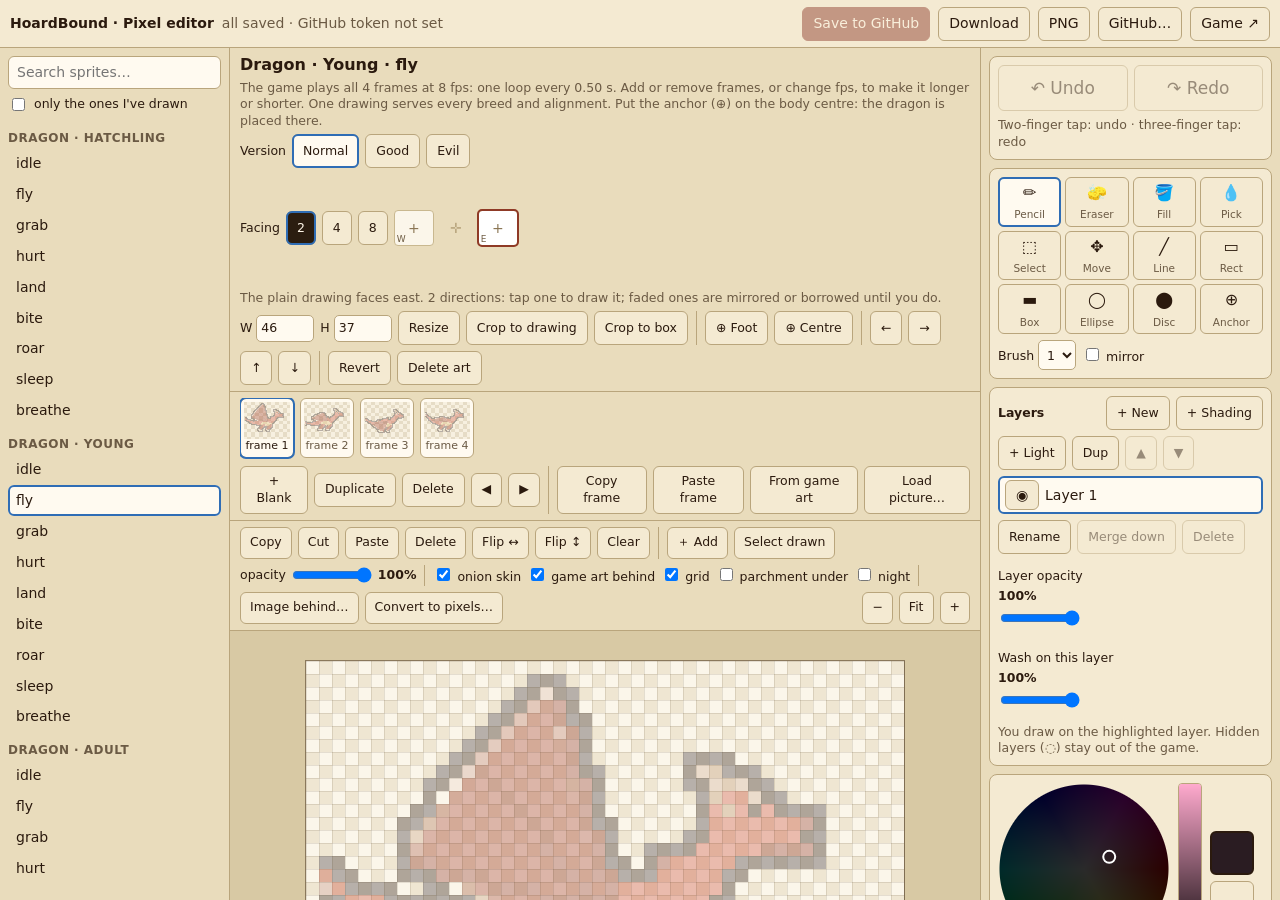
==== editor/index.html @ 63aa74e9 "0.29.0: drop pictures from Explorer onto editor frame boxes Each frame box, the frame strip and the " ====
<!doctype html>
<html lang="en">
<head>
<meta charset="utf-8">
<meta name="viewport" content="width=device-width, initial-scale=1, maximum-scale=1, user-scalable=no">
<title>HoardBound pixel editor</title>
<link rel="stylesheet" href="editor.css">
</head>
<body>
<!-- A development tool for drawing the game's pixel art (not part of the game, so ordinary HTML is fine here).
     Guide: docs/pixel-editor.md. Art is saved to assets/pixelart/ in the GitHub repo. -->
<header id="top">
  <strong>HoardBound · Pixel editor</strong>
  <span id="status" class="muted"></span>
  <span class="grow"></span>
  <button id="btn-save" class="primary" title="Commit every changed sprite to the GitHub repo (assets/pixelart/)">Save to GitHub</button>
  <button id="btn-download" title="Download the current sprite's file (to commit by hand)">Download</button>
  <button id="btn-png" title="Download the current sprite's frames as one PNG strip">PNG</button>
  <button id="btn-settings" title="Your GitHub access token and the repository">GitHub…</button>
  <a class="btn" href="../index.html" target="_blank" rel="noopener">Game ↗</a>
</header>
<main>
  <aside id="browser">
    <input id="search" type="search" placeholder="Search sprites…" autocomplete="off">
    <label class="row small"><input type="checkbox" id="only-mine"> only the ones I've drawn</label>
    <div id="list"></div>
  </aside>
  <section id="work">
    <div id="info">
      <div id="title"></div>
      <div id="note" class="muted small"></div>
      <div class="row small wrap" id="tone-row">
        <span title="Every sprite has a normal, a good and an evil version: the game uses good and evil in a kind or a cruel setting (the dragon by its deeds, the lair by its dragon, map symbols in a protector's or a tyrant's land). Until you draw one, the game tints the normal drawing.">Version</span>
        <button data-tone="" class="on" title="The normal drawing">Normal</button><button data-tone="good" title="The good version: your own drawing, or the automatic tint until you draw one">Good</button><button data-tone="evil" title="The evil version: your own drawing, or the automatic tint until you draw one">Evil</button>
        <button id="tn-draw" class="primary" hidden title="Make this version its own drawing, starting from the tinted picture; change it as much as you like (another shape, lava, a curl…)">✎ Draw it</button>
        <span id="tone-own" class="muted" hidden>Your own drawing. <button id="tn-undraw" title="Remove this drawing; the game tints the normal one again">Use the automatic tint</button></span>
        <span id="tone-ctl" class="row wrap" hidden>
          <label title="Turn every colour round the colour wheel">hue <input type="range" id="tn-hue" min="-60" max="60"></label>
          <label title="Richer or greyer colours">colour <input type="range" id="tn-sat" min="-100" max="100"></label>
          <label title="Lighter or darker">light <input type="range" id="tn-light" min="-60" max="60"></label>
          <label title="A colour everything leans toward">tint <input type="color" id="tn-tint"></label>
          <label title="How far everything leans toward the tint">tint strength <input type="range" id="tn-mix" min="0" max="60"></label>
          <button id="tn-auto" title="Back to the game's automatic shift for this tone">Reset tint</button>
        </span>
      </div>
      <div class="row small wrap" id="dir-row" hidden>
        <span title="A sprite can face 2, 4 or 8 ways, each its own drawing with its own frames (its own animation). The plain drawing faces east; the map's dragon and travellers turn to the way they go.">Facing</span>
        <span id="dir-mode" class="row"><button data-dirs="2" title="East and west (west mirrors east unless you draw it)">2</button><button data-dirs="4" title="East, west, north (away) and south (toward you)">4</button><button data-dirs="8" title="All eight, with the diagonals">8</button></span>
        <div id="dir-grid" class="dirgrid"></div>
        <span id="dir-note" class="muted"></span>
      </div>
      <div class="row small wrap" id="size-row">
        <label>W <input id="in-w" type="number" min="1" max="512"></label>
        <label>H <input id="in-h" type="number" min="1" max="512"></label>
        <button id="btn-resize" title="Change the canvas size (keeps the drawing anchored at the top left)">Resize</button>
        <button id="btn-crop" title="Cut the canvas down to what is drawn (every frame and layer); the anchor stays on the drawing">Crop to drawing</button>
        <button id="btn-cropsel" title="Cut the canvas down to the selected box (drag one with Select first)">Crop to box</button>
        <span class="sep"></span>
        <button id="btn-anc-foot" title="Put the anchor at the middle of the drawing's foot (bottom centre): right for mountains, trees and places">⊕ Foot</button>
        <button id="btn-anc-centre" title="Put the anchor at the centre of the drawing">⊕ Centre</button>
        <span class="sep"></span>
        <button data-shift="-1,0" title="Shift every frame one pixel left">←</button>
        <button data-shift="1,0" title="Shift every frame one pixel right">→</button>
        <button data-shift="0,-1" title="Shift every frame one pixel up">↑</button>
        <button data-shift="0,1" title="Shift every frame one pixel down">↓</button>
        <span class="sep"></span>
        <label id="scale-wrap" title="Map symbols: logical map pixels per pixel (1 = one pixel per map pixel at zoom 1)">Scale <select id="in-scale"><option>0.5</option><option selected>1</option><option>1.5</option><option>2</option></select></label>
        <label id="mirror-wrap" title="Let the map show this symbol mirrored for variety. Leave it off when the drawing is shaded from one side (the light would swap sides)."><input type="checkbox" id="chk-symmirror"> may be mirrored</label>
        <button id="btn-revert" title="Throw away this sprite's unsaved changes">Revert</button>
        <button id="btn-delete-art" title="Remove your art for this sprite (the game's own art comes back after you save)">Delete art</button>
      </div>
    </div>
    <div id="frames-bar">
      <div id="frames"></div>
      <div class="row small" id="frame-buttons">
        <button id="fr-add" title="Add a blank frame after this one">+ Blank</button>
        <button id="fr-dup" title="Duplicate this frame">Duplicate</button>
        <button id="fr-del" title="Delete this frame">Delete</button>
        <button id="fr-left" title="Move this frame left">◀</button>
        <button id="fr-right" title="Move this frame right">▶</button>
        <span class="sep"></span>
        <button id="fr-copy" title="Copy the whole frame">Copy frame</button>
        <button id="fr-paste" title="Replace this frame with the copied one">Paste frame</button>
        <button id="fr-ref" title="Replace this frame with the game's current drawing of it">From game art</button>
        <button id="fr-load" title="Load a picture from your computer into this frame (several fill the next frames). You can also drag pictures from Explorer onto a frame box.">Load picture…</button>
        <input type="file" id="in-frload" accept="image/*" multiple hidden>
        <span id="var-buttons" class="row" hidden>
          <span class="muted" title="Each variant is its own drawing, with its own size, anchor and layers. Where the map puts this symbol it picks one of them at random.">Variants (one at random per spot):</span>
          <button id="v-add" title="A new blank variant, the size of this one">+ New variant</button>
          <button id="v-dup" title="A new variant that starts as a copy of this one">Duplicate variant</button>
          <button id="v-del" title="Delete this variant (and its own good and evil drawings)">Delete variant</button>
        </span>
      </div>
    </div>
    <div id="edit-bar" class="row wrap small">
      <button id="btn-copy" title="Copy the selection (Ctrl/Cmd+C)">Copy</button>
      <button id="btn-cut" title="Cut the selection (Ctrl/Cmd+X)">Cut</button>
      <button id="btn-paste" title="Paste (Ctrl/Cmd+V): drag it into place, then tap outside or press Enter">Paste</button>
      <button id="btn-del" title="Delete the selection (Delete)">Delete</button>
      <button id="btn-flip" title="Flip the selection (or the frame) left-right">Flip ↔</button>
      <button id="btn-flipv" title="Flip the selection (or the frame) upside down">Flip ↕</button>
      <button id="btn-clear" title="Clear this frame">Clear</button>
      <span class="sep"></span>
      <button id="btn-seladd" title="Add to the selection: each tap or box with Select adds to what is selected (with a keyboard: hold Ctrl, Cmd or Shift)">＋ Add</button>
      <button id="btn-seldrawn" title="Select every drawn pixel of this frame on the layer you draw on">Select drawn</button>
      <label title="Opacity of the selected pixels: lower lets the parchment (or whatever the sprite is drawn on) show through">opacity <input type="range" id="in-alpha" min="0" max="100" value="100"> <b id="alpha-v">100%</b></label>
      <span class="sep"></span>
      <label><input type="checkbox" id="chk-onion" checked> onion skin</label>
      <label title="The game's current drawing, faintly behind yours, to trace or size against"><input type="checkbox" id="chk-ref"> game art behind</label>
      <label><input type="checkbox" id="chk-grid" checked> grid</label>
      <label title="The map's parchment under the drawing, at map scale, to see how it sits on the map; the eyedropper picks its colours where nothing is drawn"><input type="checkbox" id="chk-paper"> parchment under</label>
      <label title="See the drawing at night, as the map shows it at dusk and night: its light layer glows (fires flicker)"><input type="checkbox" id="chk-night"> night</label>
      <span class="sep"></span>
      <button id="btn-refimg" title="Load your own picture behind the pixels, to draw over it (kept in this browser for this sprite)">Image behind…</button>
      <input type="file" id="in-refimg" accept="image/*" hidden>
      <button id="btn-convert" title="Turn your picture into pixel art on this grid (where it sits behind the pixels), with sliders to tune it">Convert to pixels…</button>
      <span id="refimg-ctl" class="row" hidden>
        <label title="How strongly your picture shows">opacity <input type="range" id="in-refop" min="5" max="100" value="50"></label>
        <label title="Size of your picture (100 = fits the canvas)">size <input type="range" id="in-refsc" min="10" max="400" value="100"></label>
        <button id="btn-refmove" title="Drag on the canvas to move your picture (tap again to draw)">Move it</button>
        <button id="btn-reffront" title="Show your picture over the pixels instead of behind them">On top</button>
        <button id="btn-refdel" title="Remove your picture">✕</button>
      </span>
      <span class="grow"></span>
      <button id="zoom-out" title="Zoom out (or pinch)">−</button><button id="zoom-fit" title="Fit">Fit</button><button id="zoom-in" title="Zoom in (or pinch)">+</button>
    </div>
    <div id="stage"><canvas id="canvas"></canvas>
      <div id="conv" class="panel" hidden>
        <div class="row"><b>Picture → pixels</b><span class="grow"></span><label class="small"><input type="checkbox" id="cv-show" checked> preview</label><button id="cv-side" title="Move this panel to the other side">⇆</button></div>
        <div class="small muted">Uses your picture where it sits on the grid: move and size it with the Image behind controls.</div>
        <label class="col small">Keep <select id="cv-keep"><option value="both">Lines and colours</option><option value="lines">Lines only (no colours)</option><option value="colours">Colours only (no lines)</option></select></label>
        <div id="cv-colour-ctl">
        <label class="col small">Colours <b id="cv-n-v"></b><input type="range" id="cv-n" min="2" max="32" value="10"></label>
        <label class="col small">Palette <select id="cv-pal"><option value="free">Free: the picture's own colours</option><option value="sprite">This sprite's colours</option><option value="game">Game colours</option></select></label>
        <label class="col small">Dark lines: how dark counts as a line <b id="cv-dark-v"></b><input type="range" id="cv-dark" min="0" max="100" value="35"></label>
        <label class="col small">Line pickup: how much of a pixel must be line <b id="cv-cover-v"></b><input type="range" id="cv-cover" min="2" max="80" value="22"></label>
        <label class="col small">Remove background (paper) <b id="cv-bg-v"></b><input type="range" id="cv-bg" min="0" max="100" value="30"></label>
        <label class="col small">Colour boost <b id="cv-sat-v"></b><input type="range" id="cv-sat" min="50" max="200" value="120"></label>
        </div>
        <div class="row small wrap"><label>Line colour <input type="color" id="cv-line" value="#2a1c22"></label><label><input type="checkbox" id="cv-outline"> outline the shape</label></div>
        <div class="row small"><label>Put it in <select id="cv-into"><option value="apart">new layers: lines above colours</option><option value="new">one new layer</option><option value="this">this layer (this frame)</option></select></label></div>
        <div class="row"><button id="cv-cancel">Cancel</button><span class="grow"></span><button id="cv-apply" class="primary">Apply</button></div>
      </div>
    </div>
  </section>
  <aside id="side">
    <div class="panel">
      <div class="row"><button id="btn-undo" class="big grow" title="Undo (Ctrl/Cmd+Z, or tap the canvas with two fingers)">↶ Undo</button><button id="btn-redo" class="big grow" title="Redo (Ctrl/Cmd+Shift+Z, or tap with three fingers)">↷ Redo</button></div>
      <div class="small muted">Two-finger tap: undo · three-finger tap: redo</div>
    </div>
    <div class="panel">
      <div class="tools" id="tools">
        <button data-tool="pencil" title="Pencil (B)">✏️<span>Pencil</span></button>
        <button data-tool="eraser" title="Eraser (E)">🧽<span>Eraser</span></button>
        <button data-tool="fill" title="Fill (G)">🪣<span>Fill</span></button>
        <button data-tool="picker" title="Eyedropper (I): pick a colour from the art">💧<span>Pick</span></button>
        <button data-tool="select" title="Select a box (M): drag; drag inside it to move">⬚<span>Select</span></button>
        <button data-tool="move" title="Move (V) the selection or pasted pixels">✥<span>Move</span></button>
        <button data-tool="line" title="Line (L): drag">╱<span>Line</span></button>
        <button data-tool="rect" title="Rectangle (R): drag">▭<span>Rect</span></button>
        <button data-tool="rectf" title="Filled rectangle (Shift+R): drag">▬<span>Box</span></button>
        <button data-tool="ellipse" title="Ellipse (O): drag">◯<span>Ellipse</span></button>
        <button data-tool="ellipsef" title="Filled ellipse (Shift+O): drag">⬤<span>Disc</span></button>
        <button data-tool="anchor" title="Anchor: tap where the sprite stands (or the dragon's body centre)">⊕<span>Anchor</span></button>
      </div>
      <div class="row small"><label>Brush <select id="in-brush"><option>1</option><option>2</option><option>3</option></select></label>
        <label><input type="checkbox" id="chk-mirror"> mirror</label></div>
    </div>
    <div class="panel" id="layers-panel">
      <div class="row small wrap"><b>Layers</b><span class="grow"></span>
        <button id="ly-add" title="A new empty layer above this one">+ New</button>
        <button id="ly-shade" title="A shading layer above this one: paint where the light falls and where the shadows are; the game lights the layers below with it">+ Shading</button>
        <button id="ly-light" title="A light layer (on top): mark where light comes from, like a fire, lit windows or a lantern; at dusk and night the game glows them">+ Light</button>
        <button id="ly-dup" title="Duplicate this layer">Dup</button>
        <button id="ly-up" title="Move this layer up">▲</button>
        <button id="ly-down" title="Move this layer down">▼</button>
      </div>
      <div id="layers"></div>
      <div class="row small">
        <button id="ly-rename" title="Rename this layer">Rename</button>
        <button id="ly-merge" title="Merge this layer into the one below it">Merge down</button>
        <button id="ly-del" title="Delete this layer">Delete</button>
      </div>
      <div id="shade-box" class="col small" hidden>
        <div class="muted">Shading: paint the light (from the left) and the shadows; the game lights the layers below. A mirrored copy swaps them, so the light stays on its side.</div>
        <div class="row"><button data-shade="1" title="Where the light falls">☀ Lit</button><button data-shade="2" title="In shadow">◐ Shadow</button><button data-shade="3" title="Deep shadow">● Deep</button></div>
        <label class="col" title="How strongly the lit marks lean toward a warm light">Light <b id="sh-light-v"></b><input type="range" id="sh-light" min="0" max="80"></label>
        <label class="col" title="How strongly the shadow marks lean toward ink">Shadow <b id="sh-dark-v"></b><input type="range" id="sh-dark" min="0" max="80"></label>
        <label title="Shadows as hatched lines, like an engraved map"><input type="checkbox" id="sh-hatch"> hatched shadows</label>
        <div class="row"><label title="Show where you painted (yellow lit, blue shadow, purple deep)"><input type="checkbox" id="sh-marks" checked> show marks</label>
          <span class="grow"></span><span title="Preview the light from the other side (what a mirrored or turned copy gets)">light from</span><button id="sh-left" class="on">◀</button><button id="sh-right">▶</button></div>
        <button id="sh-suggest" title="Fill this frame's shading from the shape: lit on the left of each part, shadow on the right, deep at the far edge. A start to paint over.">Suggest shading</button>
      </div>
      <div id="light-box" class="col small" hidden>
        <div class="muted">Lights: paint where light comes from. By day nothing changes; at dusk and night the game glows these pixels and casts a pool of light around each patch. Tick <b>night</b> above the canvas to see it.</div>
        <div class="row wrap"><button data-light="1" title="A campfire, a brazier, a burning roof: orange, flickers"><span class="lsw" style="background:#ff8a2c"></span>Fire</button><button data-light="2" title="Lit windows, candles: warm and steady"><span class="lsw" style="background:#ffcf6a"></span>Window</button><button data-light="3" title="A lantern or torch someone carries: small, sways a little"><span class="lsw" style="background:#ffe39a"></span>Lantern</button><button data-light="4" title="Magic, wards, crystals: cool blue, pulses"><span class="lsw" style="background:#86d3ff"></span>Magic</button><button data-light="5" title="Embers, a dying fire, lava: dim red, flickers"><span class="lsw" style="background:#e0522e"></span>Embers</button></div>
        <label class="col" title="How bright the pools of light are">Glow <b id="lt-glow-v"></b><input type="range" id="lt-glow" min="20" max="200"></label>
        <label class="col" title="How far the light reaches around each patch">Reach <b id="lt-size-v"></b><input type="range" id="lt-size" min="30" max="300"></label>
      </div>
      <label class="col small" title="How solid the whole layer is: lower lets what is under it show through (in the game too)">Layer opacity <b id="ly-op-v"></b><input type="range" id="ly-op" min="0" max="100" value="100"></label>
      <label class="col small" title="Map symbols: how much of the map's territory watercolour (kind green, cruel rust) lands on this layer's pixels. The ground keeps its wash; lower keeps the drawing clearer. Shown here with parchment under and Good or Evil.">Wash on this layer <b id="ly-wash-v"></b><input type="range" id="ly-wash" min="0" max="100" value="100"></label>
      <div class="small muted">You draw on the highlighted layer. Hidden layers (◌) stay out of the game.</div>
    </div>
    <div class="panel" id="colour-panel">
      <div id="wheel-box">
        <canvas id="wheel" title="Drag: the colour around the dial, stronger towards the edge"></canvas>
        <canvas id="vbar" title="Drag: lighter up, darker down"></canvas>
        <div class="wheel-side">
          <div id="cur-swatch" title="The colour you draw with"></div>
          <div id="old-swatch" title="The colour before your last change on the wheel: tap to go back to it"></div>
        </div>
      </div>
      <div class="row small">
        <input id="in-hex" maxlength="7" spellcheck="false" autocomplete="off" title="Type a colour as #rrggbb, then Enter">
        <label title="Change this colour everywhere it is used in the sprite while you move the wheel (one undo step)"><input type="checkbox" id="chk-recolor"> change it everywhere</label>
      </div>
      <div class="small muted">This sprite's colours</div>
      <div id="palette" class="swatches"></div>
      <div class="row small"><b>Saved palettes</b><span id="pal-unsaved" class="muted" hidden>· unsaved</span><span class="grow"></span><select id="pal-sel" title="Your saved palettes"></select></div>
      <div id="pal-swatches" class="swatches"></div>
      <div class="row small wrap">
        <button id="pal-new" title="A new palette, starting with this sprite's colours">+ New</button>
        <button id="pal-add" title="Add the colour you draw with to this palette">+ Colour</button>
        <button id="pal-remove" title="Then tap a colour in the palette to take it out">− Colour</button>
        <button id="pal-use" title="Add all of this palette's colours to this sprite's colours">Use all</button>
        <button id="pal-rename" title="Rename this palette">Rename</button>
        <button id="pal-del" title="Delete this palette">Delete</button>
      </div>
      <details id="gamepal-wrap" open><summary class="small muted">Game colours</summary><div id="gamepal" class="swatches"></div></details>
    </div>
    <div class="panel" id="preview-panel">
      <div class="row small">
        <button id="btn-play" class="primary">▶ Play</button>
        <label>fps <input id="in-fps" type="number" min="0.5" max="30" step="0.5"></label>
        <select id="in-pscale"><option value="1">1×</option><option value="2">2×</option><option value="3">3×</option><option value="4" selected>4×</option></select>
        <select id="in-bg"><option value="raid">raid</option><option value="parchment">parchment</option><option value="dark">dark</option><option value="checker">checker</option></select>
      </div>
      <canvas id="preview" width="300" height="200"></canvas>
      <div class="row small wrap">
        <button id="btn-samplemap" title="Your map symbols on a small sample map">Sample map</button>
        <button id="btn-game-map" title="Open the game's map preview with your unsaved art (this browser)">Map in game ↗</button>
        <button id="btn-game-dragon" title="Open the game's dragon sheet with your unsaved art (this browser)">Dragons in game ↗</button>
        <button id="btn-game-lair" title="Open a test campaign's lair with your unsaved art (this browser)">Lair in game ↗</button>
      </div>
    </div>
  </aside>
</main>
<dialog id="dlg-settings">
  <form method="dialog">
    <h3>Save to GitHub</h3>
    <p class="small">The editor commits your art straight to the repository, so it is versioned and the site redeploys with
      it. It needs a <b>fine-grained personal access token</b> (GitHub → Settings → Developer settings → Fine-grained tokens):
      repository access <i>only this repository</i>, permission <i>Contents: Read and write</i>. The token is kept in this
      browser only (localStorage) and sent only to api.github.com.</p>
    <label class="col">Token <input id="gh-token" type="password" autocomplete="off" placeholder="github_pat_…"></label>
    <label class="col">Repository <input id="gh-repo" placeholder="owner/name"></label>
    <label class="col">Branch <input id="gh-branch" placeholder="(the repository's default branch)"></label>
    <div class="row"><button value="cancel">Cancel</button><span class="grow"></span><button id="gh-forget" value="forget">Forget token</button><button id="gh-ok" value="ok" class="primary">Keep</button></div>
  </form>
</dialog>
<div id="toast"></div>
<script src="../src/core/namespace.js"></script>
<script src="../src/core/rng.js"></script>
<script src="../src/core/math.js"></script>
<script src="../src/core/noise.js"></script>
<script src="../src/art/palette.js"></script>
<script src="../src/core/text.js"></script>
<script src="../src/art/pixel.js"></script>
<script src="../src/art/pixelart.js"></script>
<script src="../src/art/parchment.js"></script>
<script src="../src/art/sprites.js"></script>
<script src="../src/art/dragon.js"></script>
<script src="../src/data/upgrades.js"></script>
<script src="../src/art/lairart.js"></script>
<script src="../src/data/mapspec.js"></script>
<script src="../src/art/mapassets.js"></script>
<script src="../src/art/mapart.js"></script>
<script src="../tools/mapart-page.js"></script>
<script src="editor.js"></script>
</body>
</html>
---- editor/editor.css ----
:root { --bg: #e9dcbc; --panel: #f4ead2; --ink: #2b1a0e; --soft: #6b5a44; --line: #b9a57c; --accent: #8a3324; --sel: #2f6db5; }
* { box-sizing: border-box; }
html, body { margin: 0; height: 100%; background: var(--bg); color: var(--ink); font: 14px/1.35 system-ui, -apple-system, "Segoe UI", sans-serif; -webkit-user-select: none; user-select: none; }
button, .btn, select, input { font: inherit; color: var(--ink); }
button, .btn { background: var(--panel); border: 1px solid var(--line); border-radius: 6px; padding: 6px 10px; min-height: 34px; cursor: pointer; text-decoration: none; display: inline-flex; align-items: center; gap: 4px; }
button:hover, .btn:hover { border-color: var(--soft); }
button:disabled { opacity: 0.45; cursor: default; }
button.primary { background: var(--accent); border-color: var(--accent); color: #fff6e6; }
button.big { font-size: 17px; min-height: 46px; justify-content: center; }
input[type=range] { width: 80px; vertical-align: middle; }
button.on { outline: 2px solid var(--sel); outline-offset: -2px; background: #fffaf0; }
input[type=number] { width: 58px; padding: 4px; border: 1px solid var(--line); border-radius: 5px; background: #fffaf0; }
input[type=search], input[type=password], input:not([type]) { padding: 6px 8px; border: 1px solid var(--line); border-radius: 6px; background: #fffaf0; width: 100%; }
select { padding: 4px; border: 1px solid var(--line); border-radius: 5px; background: #fffaf0; min-height: 30px; }
.small { font-size: 12.5px; }
.muted { color: var(--soft); }
.row { display: flex; align-items: center; gap: 6px; }
.row.wrap { flex-wrap: wrap; }
.col { display: flex; flex-direction: column; gap: 3px; margin: 8px 0; }
.grow { flex: 1; }
.sep { width: 1px; align-self: stretch; background: var(--line); margin: 0 2px; }

#top { height: 48px; display: flex; align-items: center; gap: 8px; padding: 0 10px; border-bottom: 1px solid var(--line); background: var(--panel); }
main { display: grid; grid-template-columns: 230px 1fr 300px; height: calc(100% - 48px); }
#browser { border-right: 1px solid var(--line); display: flex; flex-direction: column; gap: 6px; padding: 8px; min-height: 0; }
#list { overflow-y: auto; flex: 1; -webkit-overflow-scrolling: touch; }
#list .group { margin: 10px 0 2px; font-weight: 600; font-size: 12px; color: var(--soft); text-transform: uppercase; letter-spacing: 0.04em; }
#list .item { padding: 6px 8px; border-radius: 6px; cursor: pointer; display: flex; justify-content: space-between; gap: 6px; }
#list .item:hover { background: #f8f0dc; }
#list .item.cur { background: #fffaf0; outline: 2px solid var(--sel); outline-offset: -2px; }
#list .item .tag { font-size: 11px; color: var(--accent); }
#work { display: flex; flex-direction: column; min-width: 0; min-height: 0; }
#info { padding: 6px 10px; border-bottom: 1px solid var(--line); display: flex; flex-direction: column; gap: 4px; }
#title { font-weight: 700; font-size: 16px; }
#frames-bar { border-bottom: 1px solid var(--line); padding: 6px 10px; display: flex; flex-direction: column; gap: 6px; }
#frames { display: flex; gap: 6px; overflow-x: auto; padding-bottom: 2px; }
#frames .fr { flex: 0 0 auto; border: 1px solid var(--line); border-radius: 6px; padding: 3px; background: #fffaf0; cursor: pointer; text-align: center; font-size: 11px; color: var(--soft); }
#frames .fr.cur { outline: 2px solid var(--sel); outline-offset: -1px; color: var(--ink); }
#frames .fr.drop, #frames.drop, #stage.drop { outline: 2px dashed var(--sel); outline-offset: -2px; background: #fdf0c8; }
#frames .fr canvas { display: block; image-rendering: pixelated; background: repeating-conic-gradient(#e6dcc6 0% 25%, #f7f0e0 0% 50%) 50% / 8px 8px; }
#edit-bar { border-bottom: 1px solid var(--line); padding: 6px 10px; }
#edit-bar button { min-height: 32px; padding: 4px 9px; }
summary { cursor: pointer; margin-bottom: 4px; }
#stage { flex: 1; position: relative; min-height: 0; overflow: hidden; background: #d8c9a4; touch-action: none; }
#canvas { position: absolute; inset: 0; width: 100%; height: 100%; touch-action: none; }
#side { border-left: 1px solid var(--line); overflow-y: auto; padding: 8px; display: flex; flex-direction: column; gap: 8px; }
.panel { background: var(--panel); border: 1px solid var(--line); border-radius: 8px; padding: 8px; display: flex; flex-direction: column; gap: 6px; }
.tools { display: grid; grid-template-columns: repeat(4, 1fr); gap: 4px; }
.tools button { flex-direction: column; padding: 4px 2px; font-size: 16px; min-height: 48px; justify-content: center; }
.tools button span { font-size: 10.5px; color: var(--soft); }
#cur-swatch { width: 44px; height: 44px; border: 2px solid var(--ink); border-radius: 6px; }
#old-swatch { width: 44px; height: 26px; border: 1px solid var(--line); border-radius: 6px; cursor: pointer; }
#wheel-box { display: flex; gap: 8px; align-items: center; }
#wheel { width: 172px; height: 172px; touch-action: none; cursor: crosshair; }
#vbar { width: 24px; height: 172px; touch-action: none; cursor: ns-resize; border-radius: 4px; border: 1px solid var(--line); }
.wheel-side { display: flex; flex-direction: column; gap: 6px; }
#in-hex { width: 92px; padding: 5px 6px; border: 1px solid var(--line); border-radius: 6px; background: #fffaf0; font-family: ui-monospace, Menlo, monospace; }
#pal-sel { max-width: 150px; }
#pal-swatches.removing .sw { outline: 2px dashed var(--accent); outline-offset: -2px; }
#pal-swatches:empty::before { content: 'No colours yet'; font-size: 12px; color: var(--soft); grid-column: 1 / -1; }
input[type=color] { width: 44px; height: 34px; padding: 0; border: 1px solid var(--line); border-radius: 6px; background: none; }
.swatches { display: grid; grid-template-columns: repeat(10, 1fr); gap: 3px; }
.swatches .sw { aspect-ratio: 1; border-radius: 4px; border: 1px solid rgba(0,0,0,0.25); cursor: pointer; }
.swatches .sw.cur { outline: 2px solid var(--sel); outline-offset: 1px; }
.swatches .sw.clear { background: repeating-conic-gradient(#ddd 0% 25%, #fff 0% 50%) 50% / 8px 8px; }
#preview { width: 100%; height: auto; image-rendering: pixelated; border-radius: 6px; border: 1px solid var(--line); background: #ccc; }
dialog { border: 1px solid var(--line); border-radius: 10px; background: var(--panel); color: var(--ink); max-width: 460px; }
dialog::backdrop { background: rgba(30, 20, 10, 0.35); }
#toast { position: fixed; left: 50%; bottom: 18px; transform: translateX(-50%); background: var(--ink); color: #fff6e6; padding: 8px 14px; border-radius: 8px; opacity: 0; transition: opacity 0.2s; pointer-events: none; max-width: 80vw; }
#toast.show { opacity: 0.95; }
@media (max-width: 1000px) { main { grid-template-columns: 190px 1fr 270px; } .swatches { grid-template-columns: repeat(8, 1fr); } }
[hidden] { display: none !important; }
#conv { position: absolute; top: 10px; right: 10px; width: 280px; max-height: calc(100% - 20px); overflow-y: auto; box-shadow: 0 4px 18px rgba(40,25,10,0.25); z-index: 2; }
#conv.left { right: auto; left: 10px; }
#conv input[type=range] { width: 100%; }
#conv .col { margin: 2px 0; }
#conv .dim { opacity: 0.4; pointer-events: none; }
#layers { display: flex; flex-direction: column; gap: 3px; }
#layers .ly { display: flex; align-items: center; gap: 6px; padding: 3px 6px; border-radius: 6px; cursor: pointer; border: 1px solid transparent; }
#layers .ly.cur { outline: 2px solid var(--sel); outline-offset: -2px; background: #fffaf0; }
#layers .ly .eye { min-height: 30px; min-width: 34px; padding: 2px 6px; justify-content: center; }
#layers .ly .nm { flex: 1; overflow: hidden; text-overflow: ellipsis; white-space: nowrap; }
#layers .ly.off .nm { color: var(--soft); text-decoration: line-through; }
.lsw { display: inline-block; width: 10px; height: 10px; border-radius: 50%; margin-right: 4px; vertical-align: -1px; box-shadow: 0 0 0 1px rgba(0,0,0,.35); }
.dirgrid { display: grid; grid-template-columns: repeat(3, 40px); grid-auto-rows: 36px; gap: 2px; }
.dirgrid .dc { position: relative; display: flex; align-items: center; justify-content: center; border: 1px solid #c9b88f; border-radius: 4px; background: #fbf6ea; cursor: pointer; font-size: 14px; color: #8a7553; }
.dirgrid .dc canvas { image-rendering: pixelated; margin-bottom: 6px; }
.dirgrid .dc.cur { outline: 2px solid #8f3a26; outline-offset: -1px; background: #fff; }
.dirgrid .dc.mir canvas { opacity: .4; }
.dirgrid .dc.off { visibility: hidden; }
.dirgrid .dc.mid { border-color: transparent; background: none; cursor: default; color: #b9a67f; }
.dirgrid .dc .lb { position: absolute; left: 2px; bottom: 0; font-size: 9px; color: #6e5c43; }
#dir-mode button.on { background: #2b1d10; color: #fff6e8; }
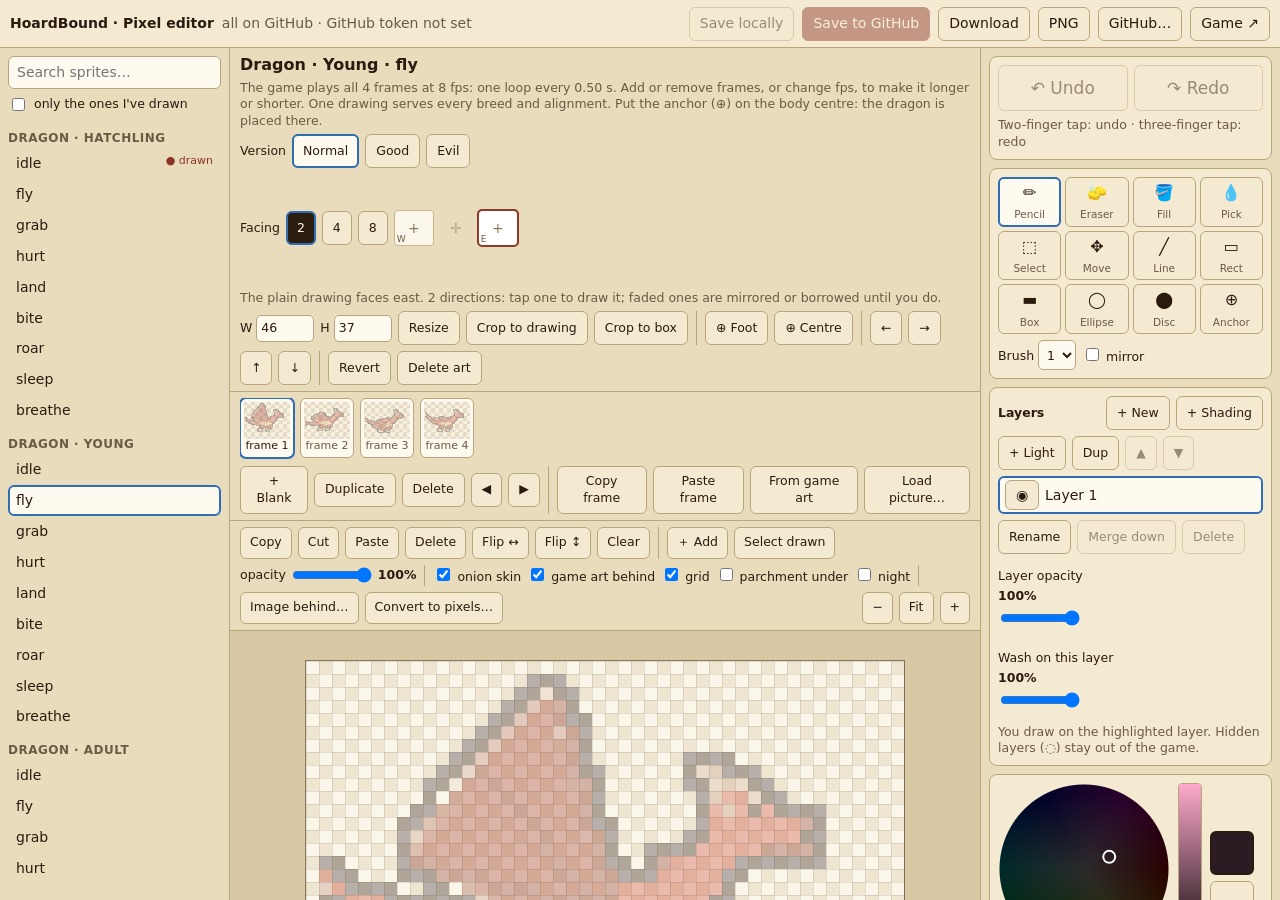
==== commit 1dd34390: "0.30.0: Save locally in the editor, Local test in the game Each Save to GitHub commits to the branch" ====
--- a/editor/index.html
+++ b/editor/index.html
@@ -13,7 +13,8 @@
   <strong>HoardBound · Pixel editor</strong>
   <span id="status" class="muted"></span>
   <span class="grow"></span>
-  <button id="btn-save" class="primary" title="Commit every changed sprite to the GitHub repo (assets/pixelart/)">Save to GitHub</button>
+  <button id="btn-local" title="Keep every changed drawing in this browser, for the game to show with Settings → Your drawings → Local test. Nothing goes to GitHub, so the site does not redeploy.">Save locally</button>
+  <button id="btn-save" class="primary" title="Commit every changed sprite to the GitHub repo (assets/pixelart/) in one commit; the site redeploys">Save to GitHub</button>
   <button id="btn-download" title="Download the current sprite's file (to commit by hand)">Download</button>
   <button id="btn-png" title="Download the current sprite's frames as one PNG strip">PNG</button>
   <button id="btn-settings" title="Your GitHub access token and the repository">GitHub…</button>
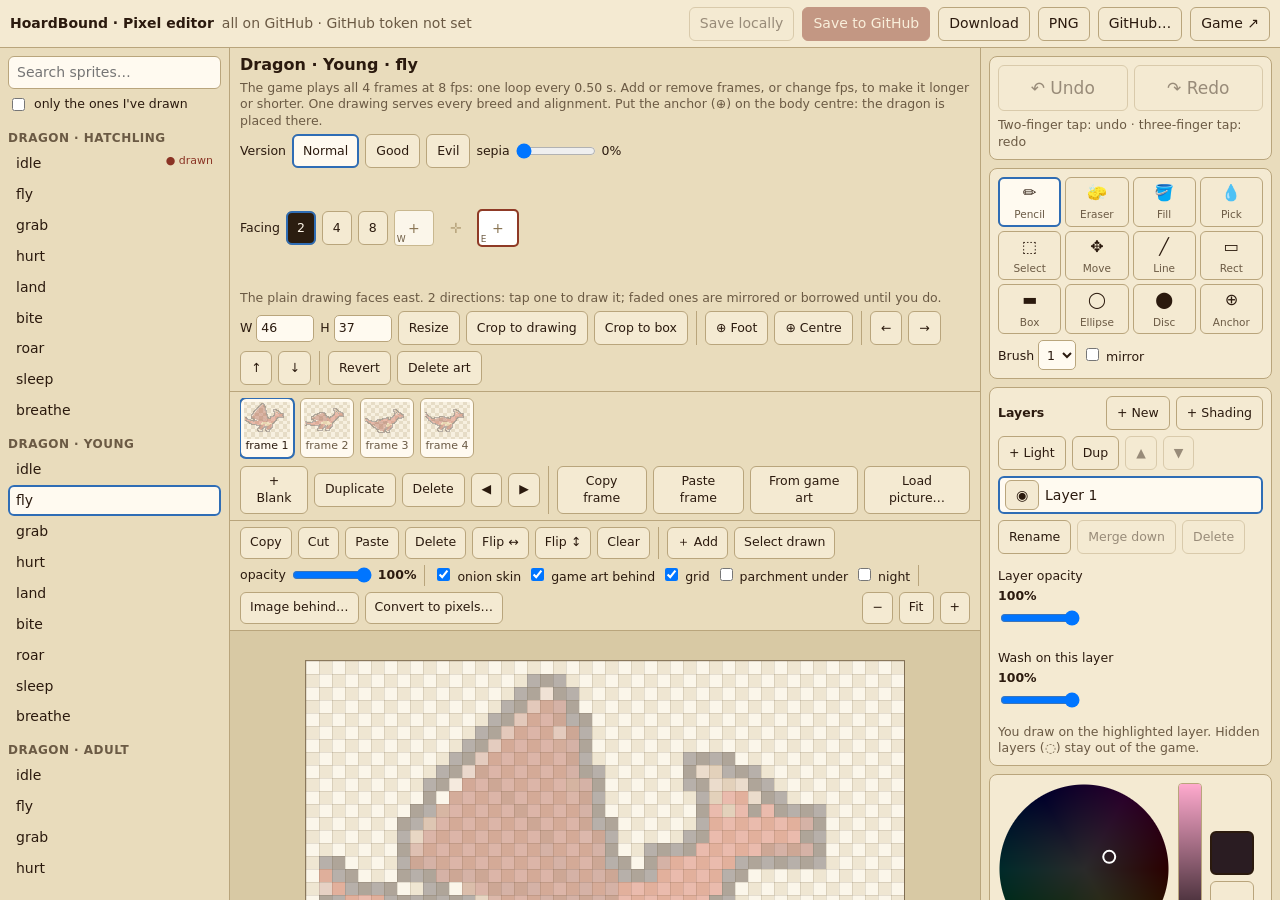
==== commit 44667320: "0.31.0: a sepia slider per version in the pixel editor Draw in colour, then lean a sprite toward the" ====
--- a/editor/index.html
+++ b/editor/index.html
@@ -18,7 +18,7 @@
   <button id="btn-download" title="Download the current sprite's file (to commit by hand)">Download</button>
   <button id="btn-png" title="Download the current sprite's frames as one PNG strip">PNG</button>
   <button id="btn-settings" title="Your GitHub access token and the repository">GitHub…</button>
-  <a class="btn" href="../index.html" target="_blank" rel="noopener">Game ↗</a>
+  <a class="btn" id="btn-game" href="../index.html" target="hb-game" title="Switch to the game's tab (opens it the first time)">Game ↗</a>
 </header>
 <main>
   <aside id="browser">
@@ -33,6 +33,7 @@
       <div class="row small wrap" id="tone-row">
         <span title="Every sprite has a normal, a good and an evil version: the game uses good and evil in a kind or a cruel setting (the dragon by its deeds, the lair by its dragon, map symbols in a protector's or a tyrant's land). Until you draw one, the game tints the normal drawing.">Version</span>
         <button data-tone="" class="on" title="The normal drawing">Normal</button><button data-tone="good" title="The good version: your own drawing, or the automatic tint until you draw one">Good</button><button data-tone="evil" title="The evil version: your own drawing, or the automatic tint until you draw one">Evil</button>
+        <label id="sepia-ctl" title="Lean every colour toward the map's sepia inks (each colour to the ink of its lightness), for the version selected: Normal, Good and Evil each have their own. 0 keeps your colours; the palette keeps them too.">sepia <input type="range" id="in-sepia" min="0" max="100" step="5" value="0"> <span id="sepia-v">0%</span></label>
         <button id="tn-draw" class="primary" hidden title="Make this version its own drawing, starting from the tinted picture; change it as much as you like (another shape, lava, a curl…)">✎ Draw it</button>
         <span id="tone-own" class="muted" hidden>Your own drawing. <button id="tn-undraw" title="Remove this drawing; the game tints the normal one again">Use the automatic tint</button></span>
         <span id="tone-ctl" class="row wrap" hidden>
@@ -232,7 +233,7 @@
     <div class="panel" id="preview-panel">
       <div class="row small">
         <button id="btn-play" class="primary">▶ Play</button>
-        <label>fps <input id="in-fps" type="number" min="0.5" max="30" step="0.5"></label>
+        <label title="Saved with the drawing: the game plays it at this speed (Save locally or Save to GitHub keeps it)">speed <input id="in-fps" type="number" min="0.5" max="30" step="0.5"> fps</label>
         <select id="in-pscale"><option value="1">1×</option><option value="2">2×</option><option value="3">3×</option><option value="4" selected>4×</option></select>
         <select id="in-bg"><option value="raid">raid</option><option value="parchment">parchment</option><option value="dark">dark</option><option value="checker">checker</option></select>
       </div>
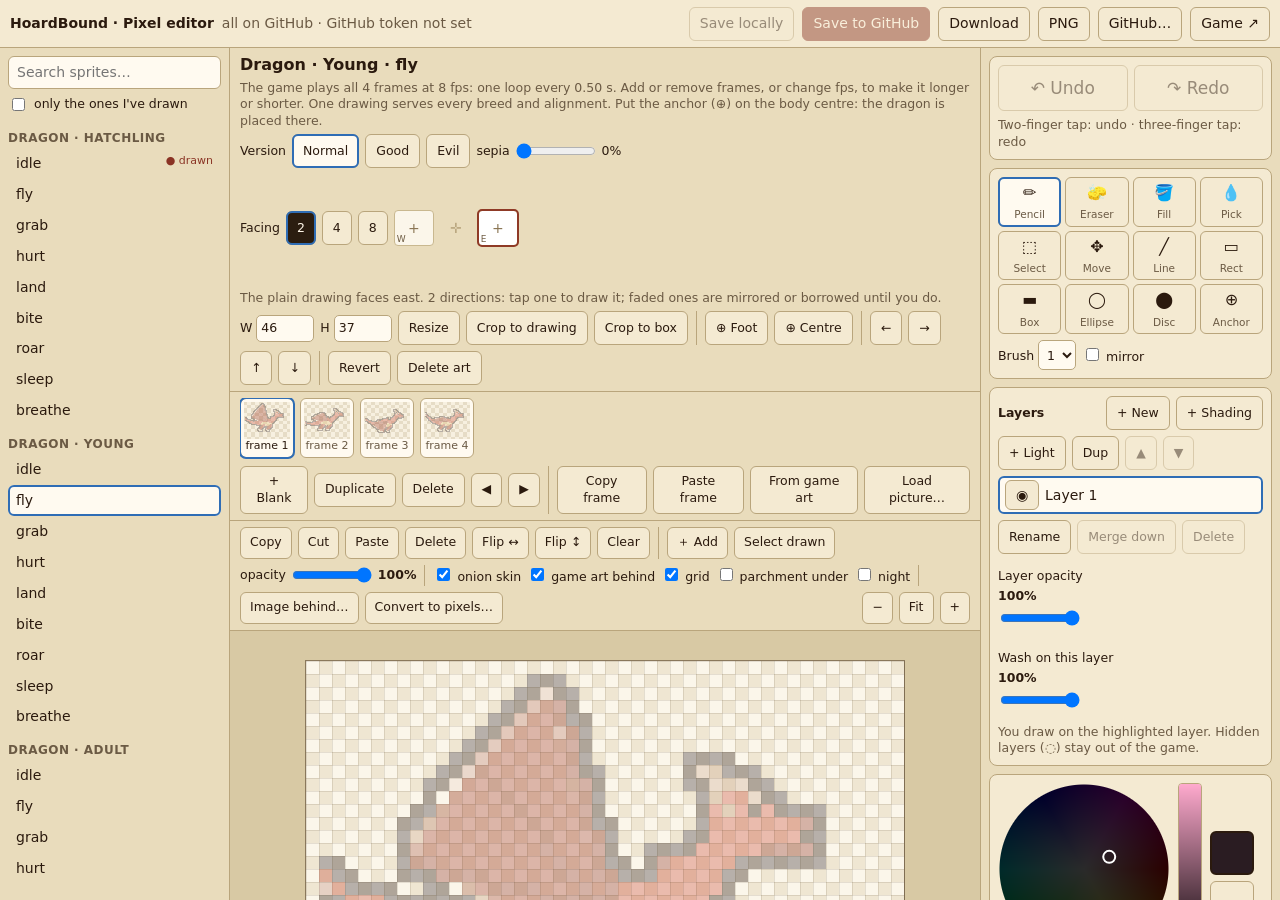
==== commit 3064ff21: "0.32.0: light intensity per patch, and smoke A light mark is now kind + 8 x an intensity step (PA.LE" ====
--- a/editor/index.html
+++ b/editor/index.html
@@ -194,9 +194,10 @@
         <button id="sh-suggest" title="Fill this frame's shading from the shape: lit on the left of each part, shadow on the right, deep at the far edge. A start to paint over.">Suggest shading</button>
       </div>
       <div id="light-box" class="col small" hidden>
-        <div class="muted">Lights: paint where light comes from. By day nothing changes; at dusk and night the game glows these pixels and casts a pool of light around each patch. Tick <b>night</b> above the canvas to see it.</div>
-        <div class="row wrap"><button data-light="1" title="A campfire, a brazier, a burning roof: orange, flickers"><span class="lsw" style="background:#ff8a2c"></span>Fire</button><button data-light="2" title="Lit windows, candles: warm and steady"><span class="lsw" style="background:#ffcf6a"></span>Window</button><button data-light="3" title="A lantern or torch someone carries: small, sways a little"><span class="lsw" style="background:#ffe39a"></span>Lantern</button><button data-light="4" title="Magic, wards, crystals: cool blue, pulses"><span class="lsw" style="background:#86d3ff"></span>Magic</button><button data-light="5" title="Embers, a dying fire, lava: dim red, flickers"><span class="lsw" style="background:#e0522e"></span>Embers</button></div>
-        <label class="col" title="How bright the pools of light are">Glow <b id="lt-glow-v"></b><input type="range" id="lt-glow" min="20" max="200"></label>
+        <div class="muted">Lights: paint where light comes from. By day nothing changes; at dusk and night the game glows these pixels and casts a pool of light around each patch (tick <b>night</b> above the canvas to see it). Smoke rises from its patches day and night.</div>
+        <div class="row wrap"><button data-light="1" title="A campfire, a brazier, a burning roof: orange, flickers"><span class="lsw" style="background:#ff8a2c"></span>Fire</button><button data-light="2" title="Lit windows, candles: warm and steady"><span class="lsw" style="background:#ffcf6a"></span>Window</button><button data-light="3" title="A lantern or torch someone carries: small, sways a little"><span class="lsw" style="background:#ffe39a"></span>Lantern</button><button data-light="4" title="Magic, wards, crystals: cool blue, pulses"><span class="lsw" style="background:#86d3ff"></span>Magic</button><button data-light="5" title="Embers, a dying fire, lava: dim red, flickers"><span class="lsw" style="background:#e0522e"></span>Embers</button><button data-light="6" title="Smoke from a chimney, a campfire, a forge or a burning roof: rises and drifts, day and night (it does not glow)"><span class="lsw" style="background:#6a5a4a"></span>Smoke</button></div>
+        <label class="col" title="How bright this light is (for smoke: how thick). Pick it, then paint: each patch keeps its own, so one drawing can hold a dim candle and a roaring fire. Glow below brightens the whole layer.">Intensity <b id="lt-int-v"></b><input type="range" id="lt-int" min="0" max="6" step="1"></label>
+        <label class="col" title="How bright every light on this layer is (each patch's own intensity on top)">Layer glow <b id="lt-glow-v"></b><input type="range" id="lt-glow" min="20" max="200"></label>
         <label class="col" title="How far the light reaches around each patch">Reach <b id="lt-size-v"></b><input type="range" id="lt-size" min="30" max="300"></label>
       </div>
       <label class="col small" title="How solid the whole layer is: lower lets what is under it show through (in the game too)">Layer opacity <b id="ly-op-v"></b><input type="range" id="ly-op" min="0" max="100" value="100"></label>
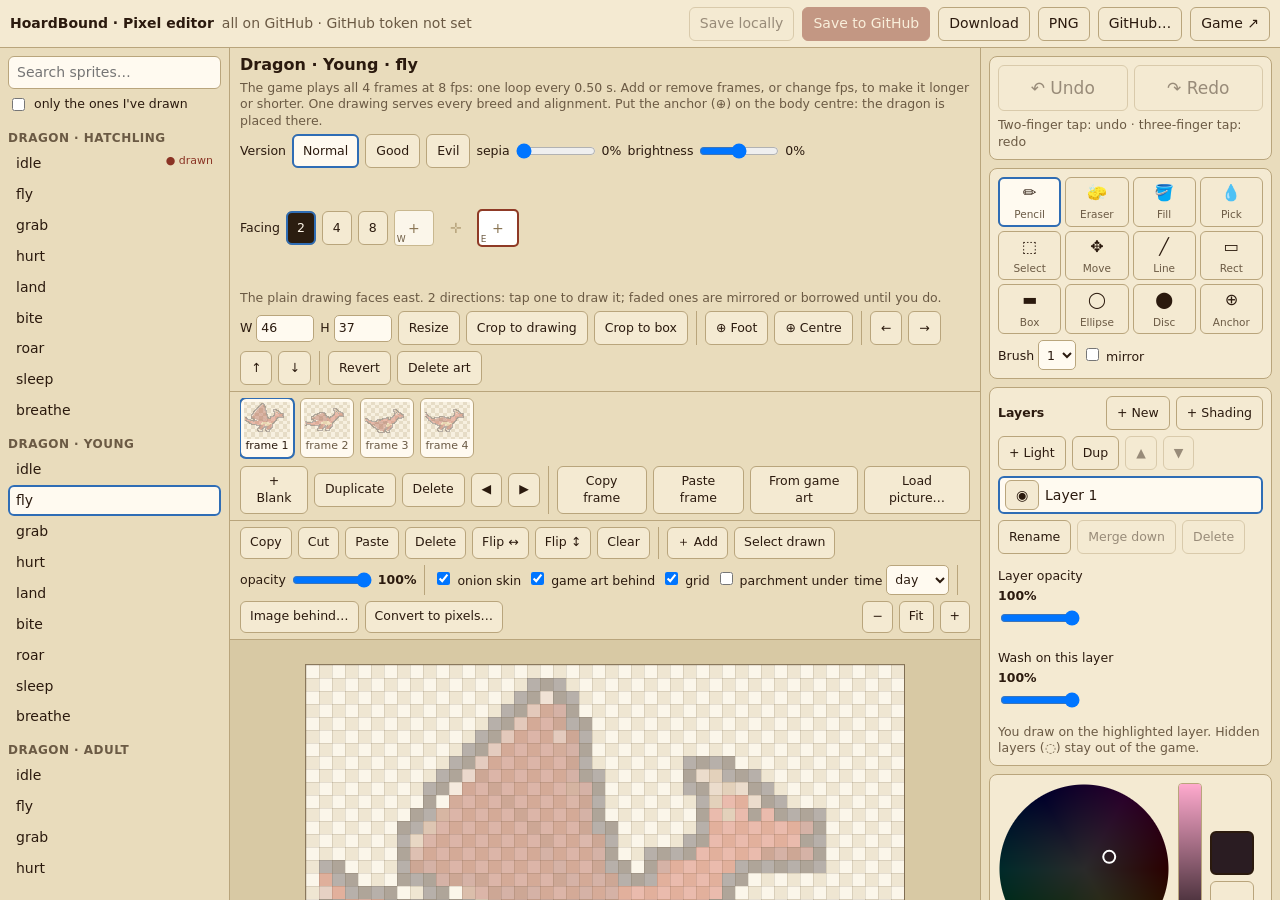
==== commit 08f2e94d: "0.33.0: brightness per version; when lights and smoke show A brightness slider sits next to sepia (d" ====
--- a/editor/index.html
+++ b/editor/index.html
@@ -34,6 +34,7 @@
         <span title="Every sprite has a normal, a good and an evil version: the game uses good and evil in a kind or a cruel setting (the dragon by its deeds, the lair by its dragon, map symbols in a protector's or a tyrant's land). Until you draw one, the game tints the normal drawing.">Version</span>
         <button data-tone="" class="on" title="The normal drawing">Normal</button><button data-tone="good" title="The good version: your own drawing, or the automatic tint until you draw one">Good</button><button data-tone="evil" title="The evil version: your own drawing, or the automatic tint until you draw one">Evil</button>
         <label id="sepia-ctl" title="Lean every colour toward the map's sepia inks (each colour to the ink of its lightness), for the version selected: Normal, Good and Evil each have their own. 0 keeps your colours; the palette keeps them too.">sepia <input type="range" id="in-sepia" min="0" max="100" step="5" value="0"> <span id="sepia-v">0%</span></label>
+        <label id="bright-ctl" title="Lighter or darker, for the version selected (Normal, Good and Evil each have their own), after the sepia lean, which can darken a drawing. 0 leaves it as it is.">brightness <input type="range" id="in-bright" min="-60" max="60" step="5" value="0"> <span id="bright-v">0%</span></label>
         <button id="tn-draw" class="primary" hidden title="Make this version its own drawing, starting from the tinted picture; change it as much as you like (another shape, lava, a curl…)">✎ Draw it</button>
         <span id="tone-own" class="muted" hidden>Your own drawing. <button id="tn-undraw" title="Remove this drawing; the game tints the normal one again">Use the automatic tint</button></span>
         <span id="tone-ctl" class="row wrap" hidden>
@@ -111,7 +112,7 @@
       <label title="The game's current drawing, faintly behind yours, to trace or size against"><input type="checkbox" id="chk-ref"> game art behind</label>
       <label><input type="checkbox" id="chk-grid" checked> grid</label>
       <label title="The map's parchment under the drawing, at map scale, to see how it sits on the map; the eyedropper picks its colours where nothing is drawn"><input type="checkbox" id="chk-paper"> parchment under</label>
-      <label title="See the drawing at night, as the map shows it at dusk and night: its light layer glows (fires flicker)"><input type="checkbox" id="chk-night"> night</label>
+      <label title="See the drawing at a time of day, as the map shows it (Settings → Time of day): lights glow at dusk and night (fires flicker), smoke rises; each light layer's Day / Dusk / Night ticks say when it shows">time <select id="sel-time"><option value="day">day</option><option value="dusk">dusk</option><option value="night">night</option></select></label>
       <span class="sep"></span>
       <button id="btn-refimg" title="Load your own picture behind the pixels, to draw over it (kept in this browser for this sprite)">Image behind…</button>
       <input type="file" id="in-refimg" accept="image/*" hidden>
@@ -194,9 +195,10 @@
         <button id="sh-suggest" title="Fill this frame's shading from the shape: lit on the left of each part, shadow on the right, deep at the far edge. A start to paint over.">Suggest shading</button>
       </div>
       <div id="light-box" class="col small" hidden>
-        <div class="muted">Lights: paint where light comes from. By day nothing changes; at dusk and night the game glows these pixels and casts a pool of light around each patch (tick <b>night</b> above the canvas to see it). Smoke rises from its patches day and night.</div>
+        <div class="muted">Lights: paint where light comes from. By day nothing changes; at dusk and night the game glows these pixels and casts a pool of light around each patch (pick <b>time</b> above the canvas to see it). Smoke rises from its patches day and night. <b>Shows at</b> changes when this layer shows.</div>
         <div class="row wrap"><button data-light="1" title="A campfire, a brazier, a burning roof: orange, flickers"><span class="lsw" style="background:#ff8a2c"></span>Fire</button><button data-light="2" title="Lit windows, candles: warm and steady"><span class="lsw" style="background:#ffcf6a"></span>Window</button><button data-light="3" title="A lantern or torch someone carries: small, sways a little"><span class="lsw" style="background:#ffe39a"></span>Lantern</button><button data-light="4" title="Magic, wards, crystals: cool blue, pulses"><span class="lsw" style="background:#86d3ff"></span>Magic</button><button data-light="5" title="Embers, a dying fire, lava: dim red, flickers"><span class="lsw" style="background:#e0522e"></span>Embers</button><button data-light="6" title="Smoke from a chimney, a campfire, a forge or a burning roof: rises and drifts, day and night (it does not glow)"><span class="lsw" style="background:#6a5a4a"></span>Smoke</button></div>
         <label class="col" title="How bright this light is (for smoke: how thick). Pick it, then paint: each patch keeps its own, so one drawing can hold a dim candle and a roaring fire. Glow below brightens the whole layer.">Intensity <b id="lt-int-v"></b><input type="range" id="lt-int" min="0" max="6" step="1"></label>
+        <div id="lt-when" class="row wrap" title="When this layer's lights and smoke show on the map (Settings → Time of day). Untouched, lights show at dusk and night and smoke all the time.">Shows at <label><input type="checkbox" data-when="day"> day</label><label><input type="checkbox" data-when="dusk"> dusk</label><label><input type="checkbox" data-when="night"> night</label> <span id="lt-when-auto" class="muted">(automatic)</span><button id="lt-when-reset" hidden title="Back to automatic: lights at dusk and night, smoke all the time">Automatic</button></div>
         <label class="col" title="How bright every light on this layer is (each patch's own intensity on top)">Layer glow <b id="lt-glow-v"></b><input type="range" id="lt-glow" min="20" max="200"></label>
         <label class="col" title="How far the light reaches around each patch">Reach <b id="lt-size-v"></b><input type="range" id="lt-size" min="30" max="300"></label>
       </div>
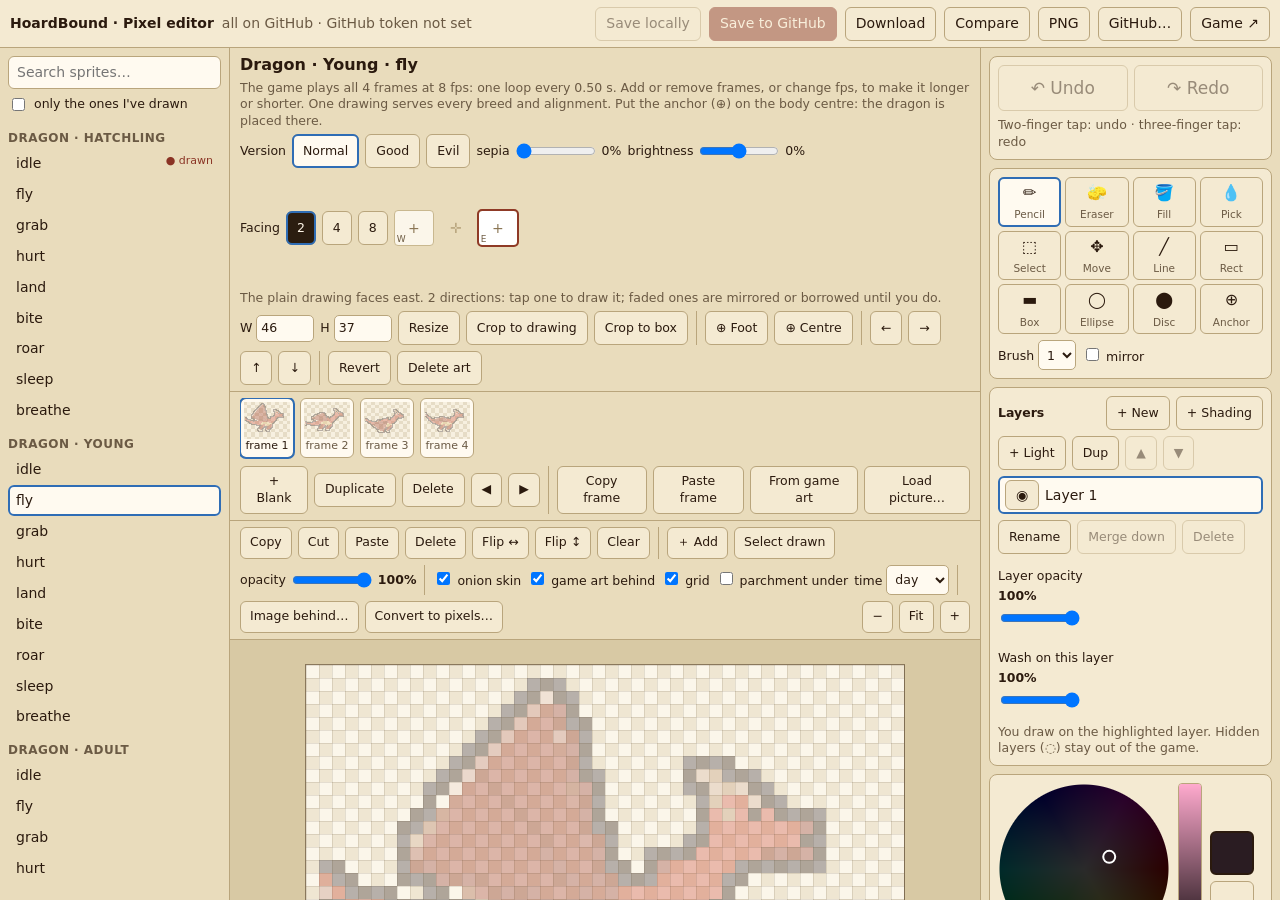
==== commit 8ab82254: "0.34.0: Compare sprites side by side in the pixel editor A Compare dialog lines sprites up on one gr" ====
--- a/editor/index.html
+++ b/editor/index.html
@@ -16,6 +16,7 @@
   <button id="btn-local" title="Keep every changed drawing in this browser, for the game to show with Settings → Your drawings → Local test. Nothing goes to GitHub, so the site does not redeploy.">Save locally</button>
   <button id="btn-save" class="primary" title="Commit every changed sprite to the GitHub repo (assets/pixelart/) in one commit; the site redeploys">Save to GitHub</button>
   <button id="btn-download" title="Download the current sprite's file (to commit by hand)">Download</button>
+  <button id="btn-compare" title="Put several sprites side by side on one ground line, at their size in the game, to check their proportions">Compare</button>
   <button id="btn-png" title="Download the current sprite's frames as one PNG strip">PNG</button>
   <button id="btn-settings" title="Your GitHub access token and the repository">GitHub…</button>
   <a class="btn" id="btn-game" href="../index.html" target="hb-game" title="Switch to the game's tab (opens it the first time)">Game ↗</a>
@@ -250,6 +251,29 @@
     </div>
   </aside>
 </main>
+<dialog id="dlg-compare">
+  <div class="col">
+    <div class="row wrap small">
+      <b>Compare</b>
+      <button id="cmp-here" class="primary" title="Add the sprite you have open (this variant, direction or version)">＋ This sprite</button>
+      <input id="cmp-search" list="cmp-options" placeholder="Add another: type a name…" autocomplete="off">
+      <datalist id="cmp-options"></datalist>
+      <button id="cmp-add">Add</button>
+      <span class="sep"></span>
+      <label title="As in the game: each at its size on the 1280×720 screen (raid sprites and dragons 4 screen px per pixel, the lair's pictures 2, map symbols their scale at map zoom 1). Pixel for pixel: every pixel the same size.">size <select id="cmp-mode"><option value="game">as in the game</option><option value="pixel">pixel for pixel</option></select></label>
+      <label>zoom <input type="range" id="cmp-zoom" min="0.25" max="4" step="0.25"> <span id="cmp-zoom-v"></span></label>
+      <label title="Which row of each sprite stands on the line: the bottom of what is drawn (feet), the anchor (where the game places it), or the bottom of the canvas">stand on <select id="cmp-align"><option value="feet">feet (drawn bottom)</option><option value="anchor">anchor</option><option value="canvas">canvas bottom</option></select></label>
+      <label><input type="checkbox" id="cmp-anim"> animate</label>
+      <select id="cmp-bg"><option value="parchment">parchment</option><option value="raid">sky</option><option value="dark">dark</option><option value="checker">checker</option></select>
+      <button id="cmp-clear" title="Take every sprite off">Clear</button>
+      <span class="grow"></span>
+      <button id="cmp-close">Close</button>
+    </div>
+    <div id="cmp-list" class="row wrap small"></div>
+    <div id="cmp-empty" class="muted small">Add sprites to see them side by side: your drawing as the game shows it, or the game's own art where you have not drawn yet. Tap one to draw it.</div>
+    <div id="cmp-wrap"><canvas id="cmp-canvas"></canvas></div>
+  </div>
+</dialog>
 <dialog id="dlg-settings">
   <form method="dialog">
     <h3>Save to GitHub</h3>
--- a/editor/editor.css
+++ b/editor/editor.css
@@ -91,3 +91,12 @@
 .dirgrid .dc.mid { border-color: transparent; background: none; cursor: default; color: #b9a67f; }
 .dirgrid .dc .lb { position: absolute; left: 2px; bottom: 0; font-size: 9px; color: #6e5c43; }
 #dir-mode button.on { background: #2b1d10; color: #fff6e8; }
+
+/* Compare: sprites side by side */
+#dlg-compare { max-width: none; width: 96vw; height: 92vh; padding: 10px; }
+#dlg-compare > .col { height: 100%; gap: 8px; margin: 0; }
+#cmp-wrap { flex: 1; min-height: 200px; overflow: auto; border: 1px solid var(--line); border-radius: 6px; background: #e6d5ad; }
+#cmp-canvas { display: block; cursor: pointer; }
+#cmp-list .chip { display: inline-flex; align-items: center; gap: 2px; border: 1px solid var(--line); border-radius: 14px; padding: 1px 4px 1px 10px; background: #fffaf0; }
+#cmp-list .chip button { padding: 0 6px; min-height: 0; border: 0; background: none; }
+#cmp-search { width: 260px; flex: 0 0 auto; }
